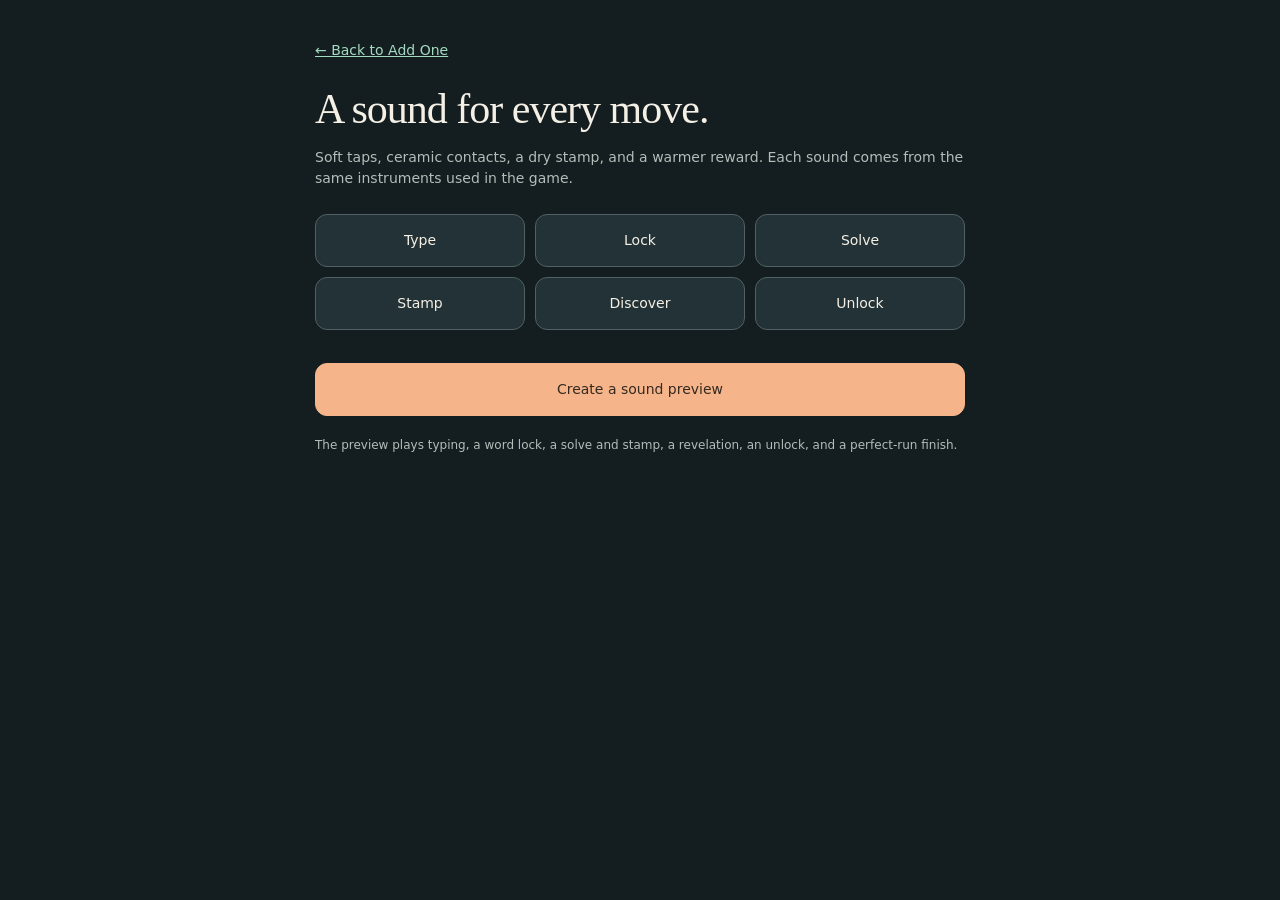
==== audio-preview.html @ 919cc78e "Polish gameplay, unlocks, sound and motion Publish the complete updated game: 24 unlockable tile fin" ====
<!doctype html><html lang="en"><head><meta charset="utf-8"><meta name="viewport" content="width=device-width,initial-scale=1"><title>Add One · Sound palette</title><style>
:root{color-scheme:dark}*{box-sizing:border-box}body{margin:0;padding:40px 20px;background:#141d20;color:#f5f0e5;font:14px/1.5 system-ui,sans-serif}main{max-width:650px;margin:auto}a{color:#a4dbc0}h1{font:42px Georgia,serif;letter-spacing:-1px;margin:24px 0 12px}p{color:#b2beb9}.cues{display:grid;grid-template-columns:repeat(3,1fr);gap:10px;margin:25px 0}button{background:#233236;color:#f5f0e5;border:1px solid #506063;border-radius:12px;padding:15px 10px;font:inherit;cursor:pointer}button:hover{border-color:#f6b48b}button:focus-visible{outline:2px solid #f6b48b;outline-offset:3px}.primary{background:#f6b48b;color:#34291f;border-color:#f6b48b;width:100%;margin:8px 0}audio{width:100%;margin-top:15px}#result{margin-top:18px;color:#a4dbc0}#details{font-size:12px;color:#b2beb9;white-space:pre-wrap}.small{font-size:12px}button:disabled{opacity:.5;cursor:default}@media(max-width:400px){.cues{grid-template-columns:repeat(2,1fr)}}
</style></head><body><main><a href="./">← Back to Add One</a><h1>A sound for every move.</h1><p>Soft taps, ceramic contacts, a dry stamp, and a warmer reward. Each sound comes from the same instruments used in the game.</p><div class="cues" id="cues"></div><button class="primary" id="render">Create a sound preview</button><p class="small">The preview plays typing, a word lock, a solve and stamp, a revelation, an unlock, and a perfect-run finish.</p><div id="result" role="status"></div><audio id="player" controls class="hidden" hidden></audio><p id="details"></p><a id="download" hidden>Save WAV</a></main><script src="sound.js"></script><script>
let context,engine;
if('serviceWorker' in navigator&&location.protocol.startsWith('http'))navigator.serviceWorker.register('./sw.js').catch(()=>{});
const entries=[['key','Type'],['word1','Lock'],['solve','Solve'],['stamp','Stamp'],['reveal','Discover'],['unlock','Unlock']];
for(const [kind,label] of entries){const b=document.createElement('button');b.textContent=label;b.onclick=async()=>{const Audio=window.AudioContext||window.webkitAudioContext;if(!context){context=new Audio();engine=AddOneSound.createEngine(context);}await context.resume();engine.stop();engine.play(kind);};document.getElementById('cues').appendChild(b);}
function wav(buffer){
  const channels=buffer.numberOfChannels,length=buffer.length,bytes=44+length*channels*2,view=new DataView(new ArrayBuffer(bytes));
  const text=(offset,value)=>{for(let i=0;i<value.length;i++)view.setUint8(offset+i,value.charCodeAt(i));};
  text(0,'RIFF');view.setUint32(4,bytes-8,true);text(8,'WAVE');text(12,'fmt ');view.setUint32(16,16,true);view.setUint16(20,1,true);view.setUint16(22,channels,true);view.setUint32(24,buffer.sampleRate,true);view.setUint32(28,buffer.sampleRate*channels*2,true);view.setUint16(32,channels*2,true);view.setUint16(34,16,true);text(36,'data');view.setUint32(40,bytes-44,true);
  let peak=0,sum=0,tailPeak=0;const data=Array.from({length:channels},(_,c)=>buffer.getChannelData(c));
  for(let i=0;i<length;i++)for(let c=0;c<channels;c++){const value=data[c][i];if(!Number.isFinite(value))throw Error('Invalid audio sample');peak=Math.max(peak,Math.abs(value));sum+=value*value;if(i>length-buffer.sampleRate*.2)tailPeak=Math.max(tailPeak,Math.abs(value));view.setInt16(44+(i*channels+c)*2,Math.round(Math.max(-1,Math.min(1,value))*(value<0?32768:32767)),true);}
  return {blob:new Blob([view.buffer],{type:'audio/wav'}),peak,rms:Math.sqrt(sum/(length*channels)),tailPeak};
}
document.getElementById('render').onclick=async()=>{
  const button=document.getElementById('render'),status=document.getElementById('result');button.disabled=true;status.textContent='Creating preview…';
  try{
    const Offline=window.OfflineAudioContext||window.webkitOfflineAudioContext;const offline=new Offline(2,48000*10,48000),sound=AddOneSound.createEngine(offline);
    for(const delay of [.1,.22,.34,.46,.58])sound.play('key',{delay,isolated:true});
    for(const [kind,delay] of [['word1',1.1],['solve',2.2],['stamp',2.43],['reveal',3.6],['revealEnd',4.22],['unlock',5.5],['complete',7.5]])sound.play(kind,{delay,isolated:true});
    const output=wav(await offline.startRendering());
    if(output.peak>=.98||output.peak<.01||output.tailPeak>.001)throw Error('Audio level check failed');
    const cancellation=new Offline(2,48000,48000),quiet=AddOneSound.createEngine(cancellation);
    quiet.play('unlock',{delay:.005});quiet.stop();
    if(wav(await cancellation.startRendering()).peak>.001)throw Error('Cancellation check failed');
    const reader=new FileReader();reader.onload=()=>{const player=document.getElementById('player');player.src=reader.result;player.hidden=false;const link=document.getElementById('download');link.href=reader.result;link.download='add-one-sound-palette.wav';link.hidden=false;status.textContent='Preview ready';document.getElementById('details').textContent='10 seconds · stereo · 48 kHz\nPeak '+(20*Math.log10(output.peak)).toFixed(1)+' dBFS · RMS '+(20*Math.log10(output.rms)).toFixed(1)+' dBFS\nClean tail · no clipped or invalid samples';};reader.readAsDataURL(output.blob);
  }catch(error){status.textContent='Preview failed: '+error.message;}finally{button.disabled=false;}
};
</script></body></html>
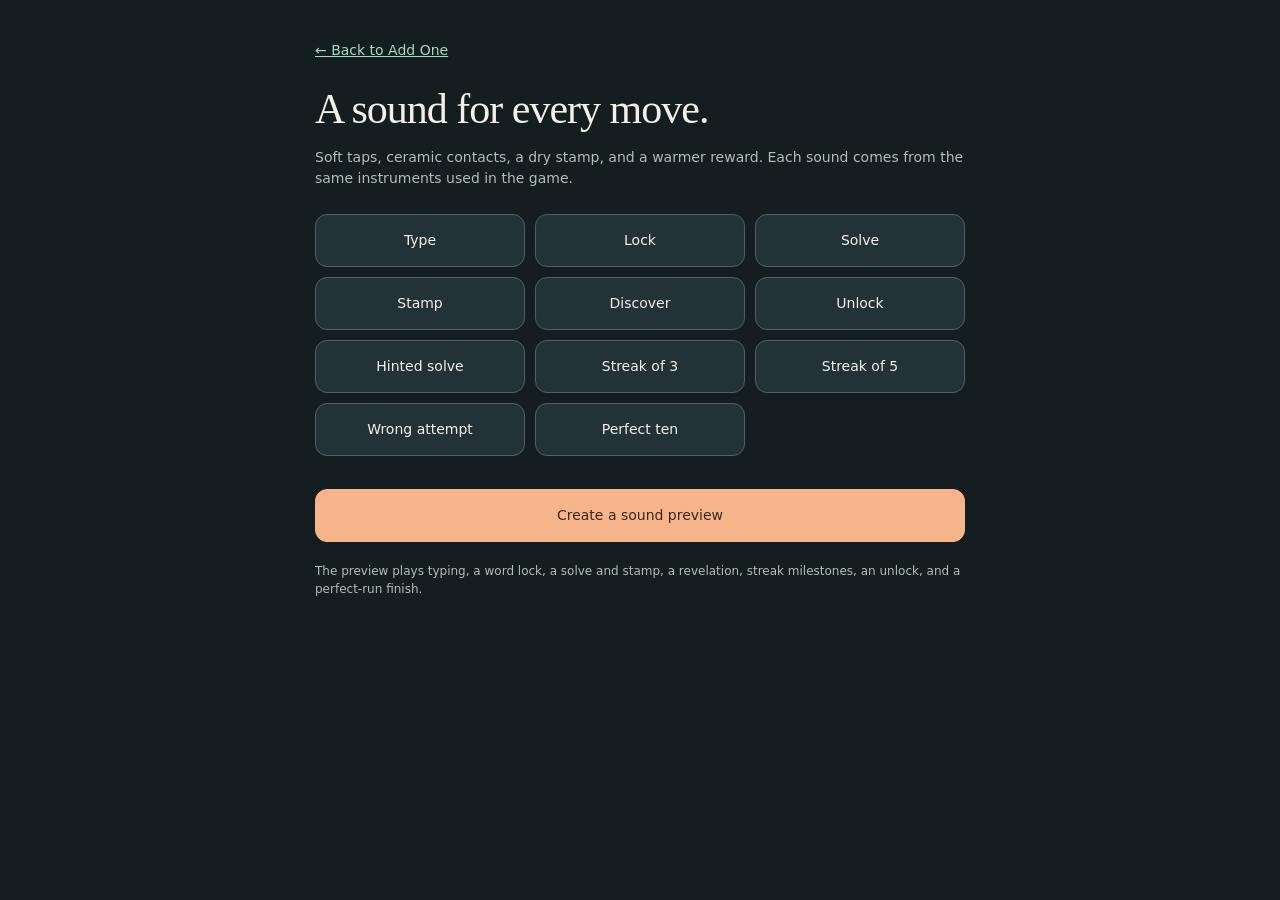
==== commit 3e5cb11b: "Curate vocabulary and celebrate solves and streaks Remove 16 specialist or awkward puzzle pairs, lea" ====
--- a/audio-preview.html
+++ b/audio-preview.html
@@ -1,9 +1,9 @@
 <!doctype html><html lang="en"><head><meta charset="utf-8"><meta name="viewport" content="width=device-width,initial-scale=1"><title>Add One · Sound palette</title><style>
 :root{color-scheme:dark}*{box-sizing:border-box}body{margin:0;padding:40px 20px;background:#141d20;color:#f5f0e5;font:14px/1.5 system-ui,sans-serif}main{max-width:650px;margin:auto}a{color:#a4dbc0}h1{font:42px Georgia,serif;letter-spacing:-1px;margin:24px 0 12px}p{color:#b2beb9}.cues{display:grid;grid-template-columns:repeat(3,1fr);gap:10px;margin:25px 0}button{background:#233236;color:#f5f0e5;border:1px solid #506063;border-radius:12px;padding:15px 10px;font:inherit;cursor:pointer}button:hover{border-color:#f6b48b}button:focus-visible{outline:2px solid #f6b48b;outline-offset:3px}.primary{background:#f6b48b;color:#34291f;border-color:#f6b48b;width:100%;margin:8px 0}audio{width:100%;margin-top:15px}#result{margin-top:18px;color:#a4dbc0}#details{font-size:12px;color:#b2beb9;white-space:pre-wrap}.small{font-size:12px}button:disabled{opacity:.5;cursor:default}@media(max-width:400px){.cues{grid-template-columns:repeat(2,1fr)}}
-</style></head><body><main><a href="./">← Back to Add One</a><h1>A sound for every move.</h1><p>Soft taps, ceramic contacts, a dry stamp, and a warmer reward. Each sound comes from the same instruments used in the game.</p><div class="cues" id="cues"></div><button class="primary" id="render">Create a sound preview</button><p class="small">The preview plays typing, a word lock, a solve and stamp, a revelation, an unlock, and a perfect-run finish.</p><div id="result" role="status"></div><audio id="player" controls class="hidden" hidden></audio><p id="details"></p><a id="download" hidden>Save WAV</a></main><script src="sound.js"></script><script>
+</style></head><body><main><a href="./">← Back to Add One</a><h1>A sound for every move.</h1><p>Soft taps, ceramic contacts, a dry stamp, and a warmer reward. Each sound comes from the same instruments used in the game.</p><div class="cues" id="cues"></div><button class="primary" id="render">Create a sound preview</button><p class="small">The preview plays typing, a word lock, a solve and stamp, a revelation, streak milestones, an unlock, and a perfect-run finish.</p><div id="result" role="status"></div><audio id="player" controls class="hidden" hidden></audio><p id="details"></p><a id="download" hidden>Save WAV</a></main><script src="sound.js"></script><script>
 let context,engine;
 if('serviceWorker' in navigator&&location.protocol.startsWith('http'))navigator.serviceWorker.register('./sw.js').catch(()=>{});
-const entries=[['key','Type'],['word1','Lock'],['solve','Solve'],['stamp','Stamp'],['reveal','Discover'],['unlock','Unlock']];
+const entries=[['key','Type'],['word1','Lock'],['solve','Solve'],['stamp','Stamp'],['reveal','Discover'],['unlock','Unlock'],['hinted','Hinted solve'],['streak3','Streak of 3'],['streak5','Streak of 5'],['wrong','Wrong attempt'],['complete','Perfect ten']];
 for(const [kind,label] of entries){const b=document.createElement('button');b.textContent=label;b.onclick=async()=>{const Audio=window.AudioContext||window.webkitAudioContext;if(!context){context=new Audio();engine=AddOneSound.createEngine(context);}await context.resume();engine.stop();engine.play(kind);};document.getElementById('cues').appendChild(b);}
 function wav(buffer){
   const channels=buffer.numberOfChannels,length=buffer.length,bytes=44+length*channels*2,view=new DataView(new ArrayBuffer(bytes));
@@ -16,15 +16,15 @@
 document.getElementById('render').onclick=async()=>{
   const button=document.getElementById('render'),status=document.getElementById('result');button.disabled=true;status.textContent='Creating preview…';
   try{
-    const Offline=window.OfflineAudioContext||window.webkitOfflineAudioContext;const offline=new Offline(2,48000*10,48000),sound=AddOneSound.createEngine(offline);
+    const Offline=window.OfflineAudioContext||window.webkitOfflineAudioContext;const offline=new Offline(2,48000*14,48000),sound=AddOneSound.createEngine(offline);
     for(const delay of [.1,.22,.34,.46,.58])sound.play('key',{delay,isolated:true});
-    for(const [kind,delay] of [['word1',1.1],['solve',2.2],['stamp',2.43],['reveal',3.6],['revealEnd',4.22],['unlock',5.5],['complete',7.5]])sound.play(kind,{delay,isolated:true});
+    for(const [kind,delay] of [['word1',1.1],['solve',2.2],['stamp',2.43],['reveal',3.6],['revealEnd',4.22],['streak3',5],['streak5',6.3],['unlock',8],['complete',11]])sound.play(kind,{delay,isolated:true});
     const output=wav(await offline.startRendering());
     if(output.peak>=.98||output.peak<.01||output.tailPeak>.001)throw Error('Audio level check failed');
     const cancellation=new Offline(2,48000,48000),quiet=AddOneSound.createEngine(cancellation);
     quiet.play('unlock',{delay:.005});quiet.stop();
     if(wav(await cancellation.startRendering()).peak>.001)throw Error('Cancellation check failed');
-    const reader=new FileReader();reader.onload=()=>{const player=document.getElementById('player');player.src=reader.result;player.hidden=false;const link=document.getElementById('download');link.href=reader.result;link.download='add-one-sound-palette.wav';link.hidden=false;status.textContent='Preview ready';document.getElementById('details').textContent='10 seconds · stereo · 48 kHz\nPeak '+(20*Math.log10(output.peak)).toFixed(1)+' dBFS · RMS '+(20*Math.log10(output.rms)).toFixed(1)+' dBFS\nClean tail · no clipped or invalid samples';};reader.readAsDataURL(output.blob);
+    const reader=new FileReader();reader.onload=()=>{const player=document.getElementById('player');player.src=reader.result;player.hidden=false;const link=document.getElementById('download');link.href=reader.result;link.download='add-one-sound-palette.wav';link.hidden=false;status.textContent='Preview ready';document.getElementById('details').textContent='14 seconds · stereo · 48 kHz\nPeak '+(20*Math.log10(output.peak)).toFixed(1)+' dBFS · RMS '+(20*Math.log10(output.rms)).toFixed(1)+' dBFS\nClean tail · no clipped or invalid samples';};reader.readAsDataURL(output.blob);
   }catch(error){status.textContent='Preview failed: '+error.message;}finally{button.disabled=false;}
 };
 </script></body></html>
